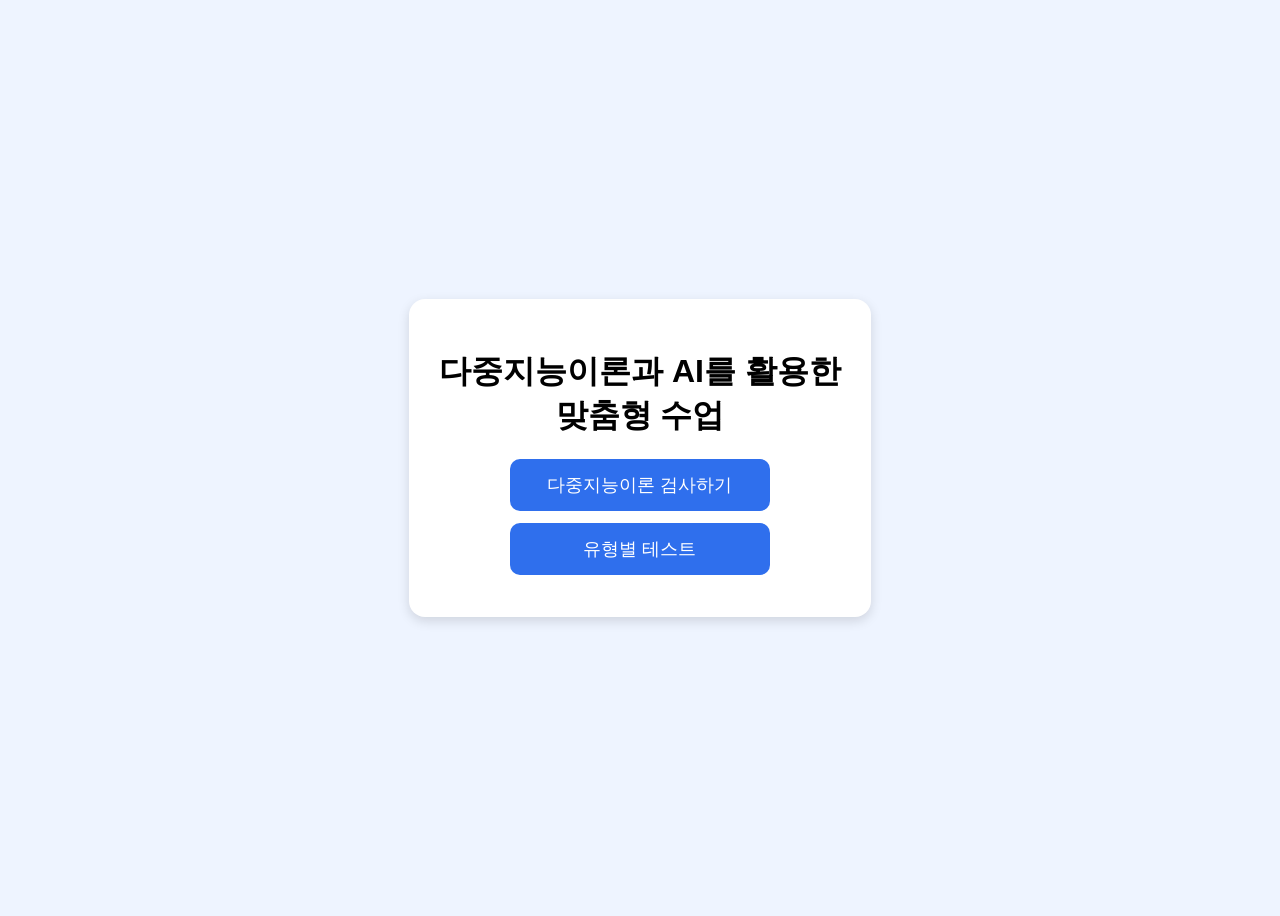
==== index.html @ fc39083a "Add files via upload" ====
<!doctype html><html><head><meta charset='utf-8'><link rel='stylesheet' href='style.css'></head><body><div class='card'><h1>다중지능이론과 AI를 활용한<br>맞춤형 수업</h1><button onclick='goMBTI()'>다중지능이론 검사하기</button><button onclick='goSubjects()'>유형별 테스트</button></div><script src='script.js'></script></body></html>
---- style.css ----
body{font-family:Arial,sans-serif;display:flex;justify-content:center;align-items:center;height:100vh;background:#eef4ff} .card{text-align:center;background:white;padding:30px;border-radius:16px;box-shadow:0 4px 12px #0002}button{display:block;width:260px;margin:12px auto;padding:14px;border:none;border-radius:10px;background:#2f6fed;color:#fff;font-size:18px;cursor:pointer}
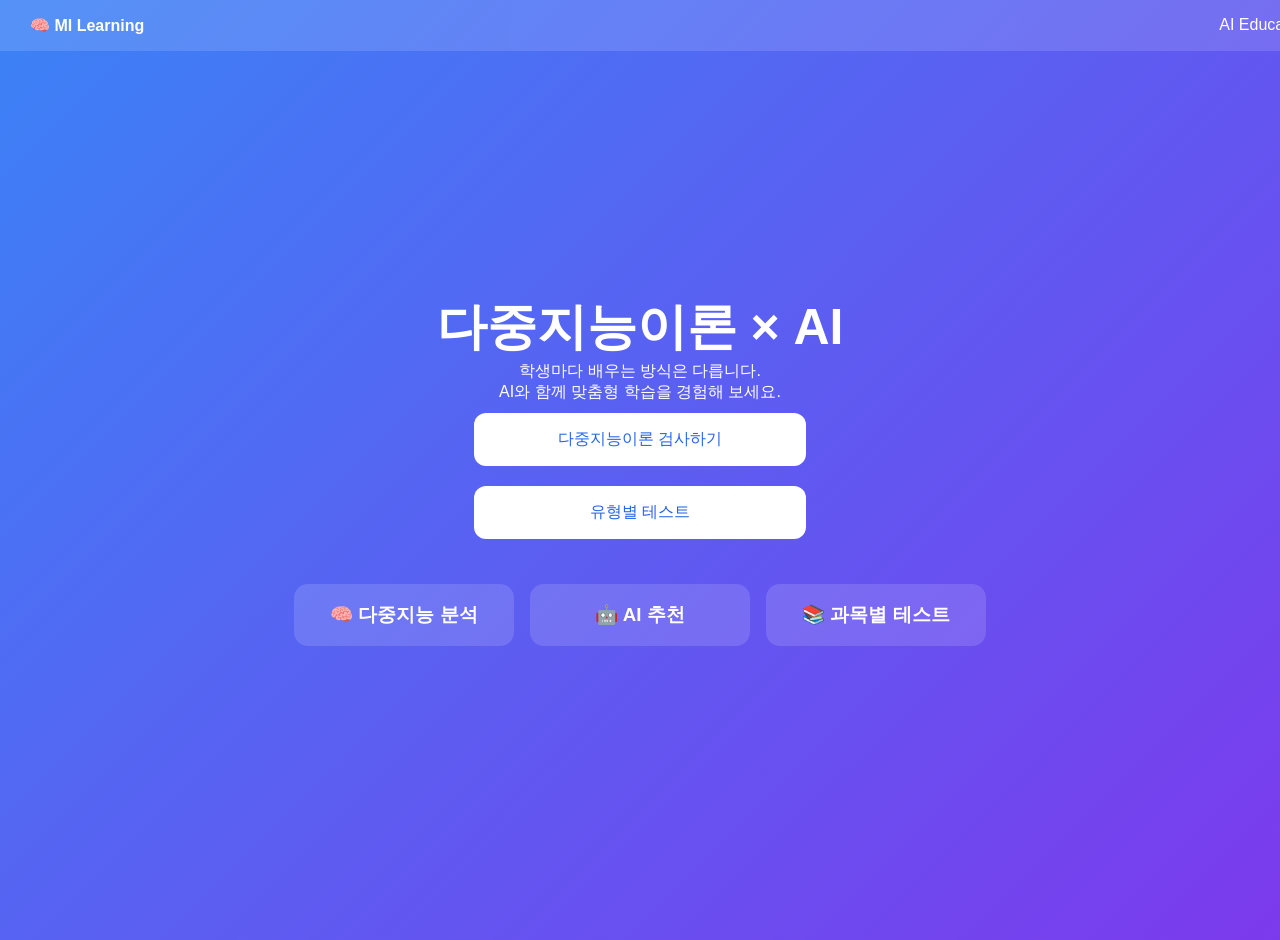
==== commit 07b13f56: "Add files via upload" ====
--- a/index.html
+++ b/index.html
@@ -1 +1 @@
-<!doctype html><html><head><meta charset='utf-8'><link rel='stylesheet' href='style.css'></head><body><div class='card'><h1>다중지능이론과 AI를 활용한<br>맞춤형 수업</h1><button onclick='goMBTI()'>다중지능이론 검사하기</button><button onclick='goSubjects()'>유형별 테스트</button></div><script src='script.js'></script></body></html>+<!doctype html><html><head><meta charset='utf-8'><link rel='stylesheet' href='style.css'></head><body><div class='top'><b>🧠 MI Learning</b><span>AI Education</span></div><div class='hero'><h1 style='font-size:50px'>다중지능이론 × AI</h1><p>학생마다 배우는 방식은 다릅니다.<br>AI와 함께 맞춤형 학습을 경험해 보세요.</p><a class='btn' href='#' onclick='goMBTI()'>다중지능이론 검사하기</a><a class='btn' href='subjects.html'>유형별 테스트</a><div class='cards'><div class='card'><h3>🧠 다중지능 분석</h3></div><div class='card'><h3>🤖 AI 추천</h3></div><div class='card'><h3>📚 과목별 테스트</h3></div></div></div><script src='script.js'></script></body></html>
--- a/style.css
+++ b/style.css
@@ -1 +1 @@
-body{font-family:Arial,sans-serif;display:flex;justify-content:center;align-items:center;height:100vh;background:#eef4ff} .card{text-align:center;background:white;padding:30px;border-radius:16px;box-shadow:0 4px 12px #0002}button{display:block;width:260px;margin:12px auto;padding:14px;border:none;border-radius:10px;background:#2f6fed;color:#fff;font-size:18px;cursor:pointer}+*{margin:0}body{font-family:Arial;background:linear-gradient(135deg,#3b82f6,#7c3aed);color:#fff}.top{position:fixed;top:0;width:100%;display:flex;justify-content:space-between;padding:16px 30px;background:#ffffff22}.hero{min-height:100vh;display:flex;flex-direction:column;justify-content:center;align-items:center;text-align:center;padding:20px}.btn{display:block;width:300px;padding:16px;margin:10px;background:#fff;color:#2563eb;text-decoration:none;border-radius:12px}.cards{display:grid;grid-template-columns:repeat(auto-fit,minmax(220px,1fr));gap:16px;max-width:900px;margin-top:35px}.card{background:#ffffff22;padding:18px;border-radius:14px}
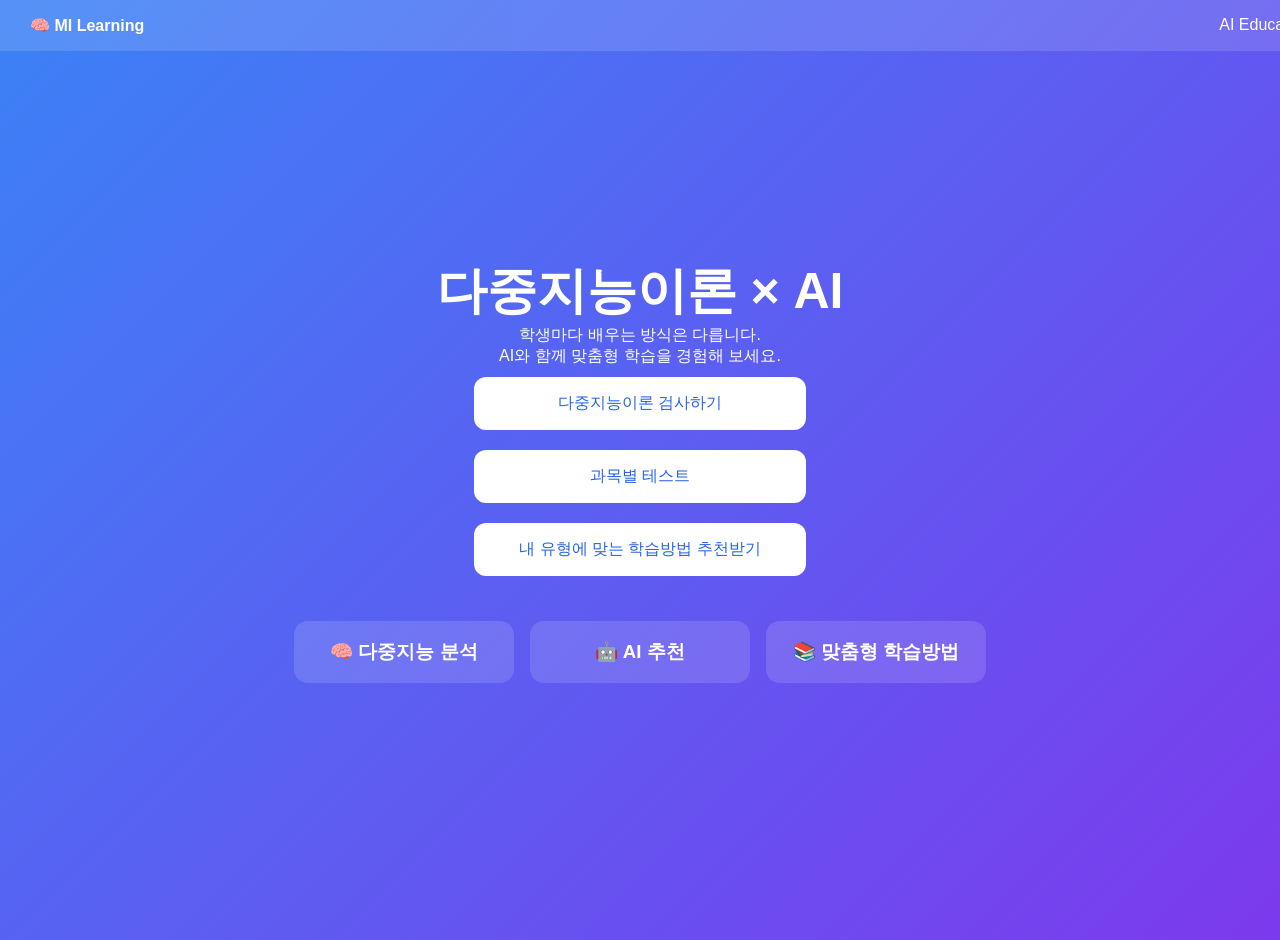
==== commit f02aa379: "Update index.html" ====
--- a/index.html
+++ b/index.html
@@ -1 +1,33 @@
-<!doctype html><html><head><meta charset='utf-8'><link rel='stylesheet' href='style.css'></head><body><div class='top'><b>🧠 MI Learning</b><span>AI Education</span></div><div class='hero'><h1 style='font-size:50px'>다중지능이론 × AI</h1><p>학생마다 배우는 방식은 다릅니다.<br>AI와 함께 맞춤형 학습을 경험해 보세요.</p><a class='btn' href='#' onclick='goMBTI()'>다중지능이론 검사하기</a><a class='btn' href='subjects.html'>유형별 테스트</a><div class='cards'><div class='card'><h3>🧠 다중지능 분석</h3></div><div class='card'><h3>🤖 AI 추천</h3></div><div class='card'><h3>📚 과목별 테스트</h3></div></div></div><script src='script.js'></script></body></html>+<!doctype html>
+<html>
+<head>
+    <meta charset='utf-8'>
+    <link rel='stylesheet' href='style.css'>
+</head>
+<body>
+    <div class='top'>
+        <b>🧠 MI Learning</b>
+        <span>AI Education</span>
+    </div>
+    <div class='hero'>
+        <h1 style='font-size:50px'>다중지능이론 × AI</h1>
+        <p>학생마다 배우는 방식은 다릅니다.<br>AI와 함께 맞춤형 학습을 경험해 보세요.</p>
+        
+        
+        <a class='btn' href='#' onclick='goMBTI()'>다중지능이론 검사하기</a>
+        
+       
+        <a class='btn' href='subjects.html'>과목별 테스트</a>
+        
+        
+        <a class='btn' href='#'>내 유형에 맞는 학습방법 추천받기</a>
+        
+        <div class='cards'>
+            <div class='card'><h3>🧠 다중지능 분석</h3></div>
+            <div class='card'><h3>🤖 AI 추천</h3></div>
+            <div class='card'><h3>📚 맞춤형 학습방법</h3></div>
+        </div>
+    </div>
+    <script src='script.js'></script>
+</body>
+</html>
